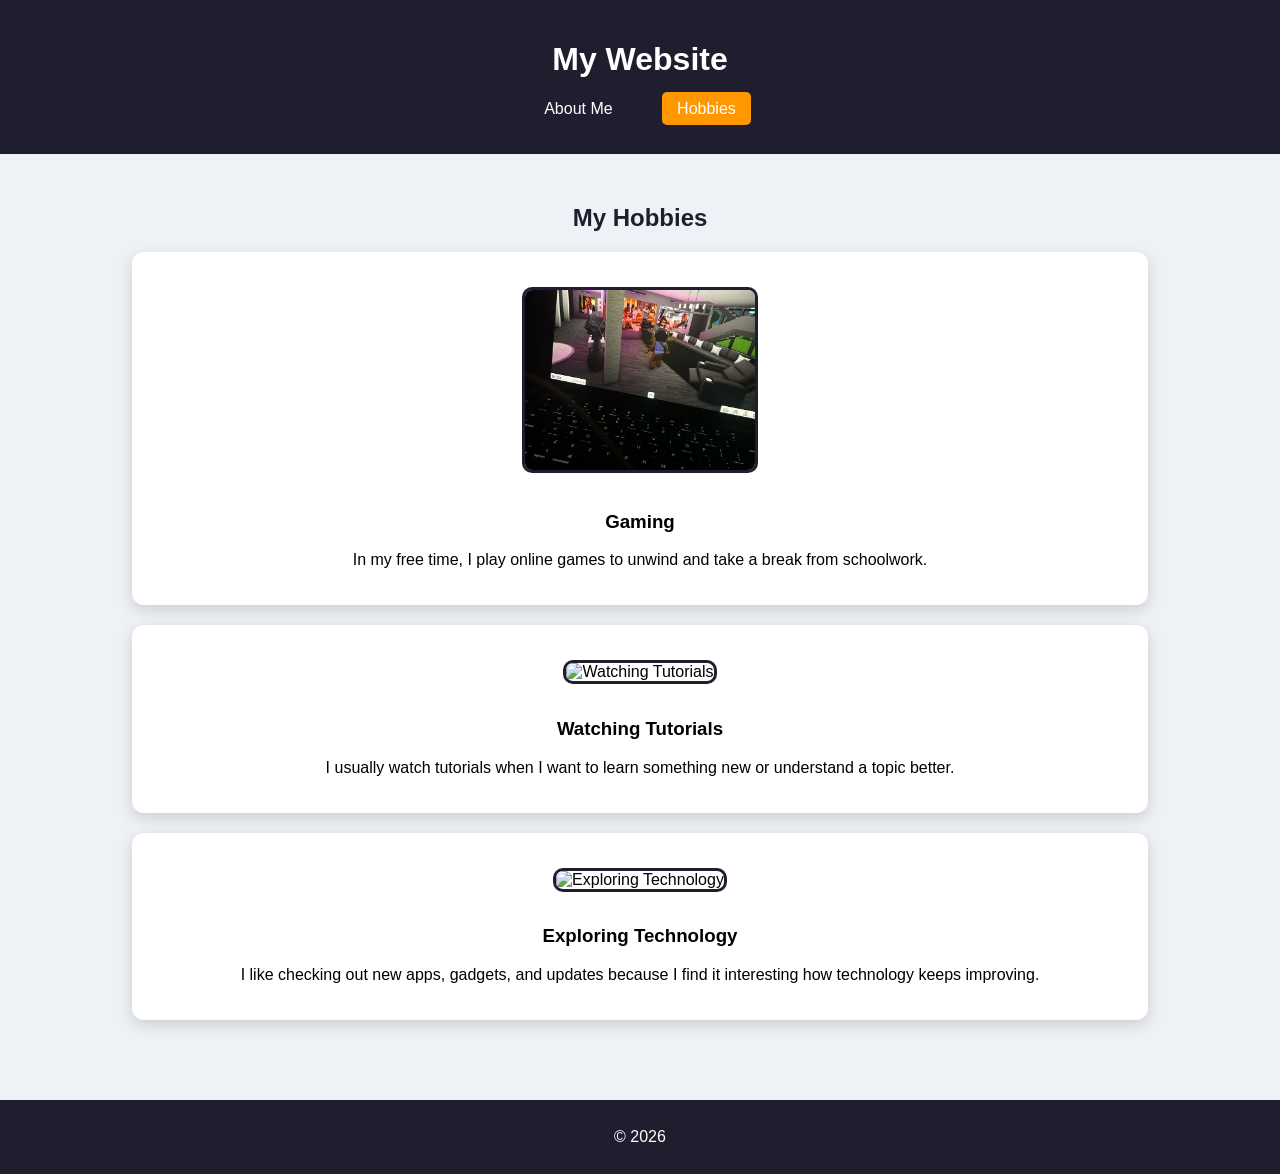
==== hobbies.html @ 6f37ffbd "Update hobbies.html" ====
<!DOCTYPE html>
<html lang="en">
<head>
    <meta charset="UTF-8">
    <meta name="viewport" content="width=device-width, initial-scale=1.0">
    <title>My Hobbies</title>
    <link rel="stylesheet" href="style.css">
</head>
<body>

<header>
    <h1>My Website</h1>
    <nav>
        <ul>
            <li><a href="index.html">About Me</a></li>
            <li><a href="hobbies.html" class="active">Hobbies</a></li>
        </ul>
    </nav>
</header>

<section class="content">
    <h2>My Hobbies</h2>

    <div class="hobby">
        <img src="70922912e00da325e5f7963d2330549b.jpg" alt="Gaming">
        <h3>Gaming</h3>
        <p>In my free time, I play online games to unwind and take a break from schoolwork.</p>
    </div>

    <div class="hobby">
        <img src="images/hobby2.jpg" alt="Watching Tutorials">
        <h3>Watching Tutorials</h3>
        <p>I usually watch tutorials when I want to learn something new or understand a topic better.</p>
    </div>

    <div class="hobby">
        <img src="images/hobby3.jpg" alt="Exploring Technology">
        <h3>Exploring Technology</h3>
        <p>I like checking out new apps, gadgets, and updates because I find it interesting how technology keeps improving.</p>
    </div>

</section>

<footer>
    <p>© 2026</p>
</footer>

</body>
</html>
---- style.css ----
body {
    font-family: Arial, sans-serif;
    margin: 0;
    background: #eef2f7;
}

header {
    background: #1e1e2f;
    color: white;
    text-align: center;
    padding: 20px;
}

nav ul {
    list-style: none;
    padding: 0;
    margin-top: 10px;
}

nav ul li {
    display: inline;
    margin: 0 15px;
}

nav ul li a {
    text-decoration: none;
    color: white;
    padding: 8px 15px;
    border-radius: 5px;
}

nav ul li a.active {
    background-color: #ff9800;
}

nav ul li a:hover {
    background-color: #ff9800;
}

.content {
    padding: 30px;
    text-align: center;
}

img {
    width: 230px;
    height: 180px;
    object-fit: cover;
    border-radius: 10px;
    margin: 15px 0;
    border: 3px solid #1e1e2f;
}

.hobby {
    background: white;
    padding: 20px;
    margin: 20px auto;
    width: 80%;
    border-radius: 12px;
    box-shadow: 0 5px 15px rgba(0,0,0,0.15);
    transition: transform 0.3s;
}

.hobby:hover {
    transform: translateY(-5px);
}

h2 {
    color: #1e1e2f;
}

footer {
    background: #1e1e2f;
    color: white;
    text-align: center;
    padding: 12px;
    margin-top: 30px;
}

#welcomeText {
    margin-top: 10px;
    font-weight: bold;
}
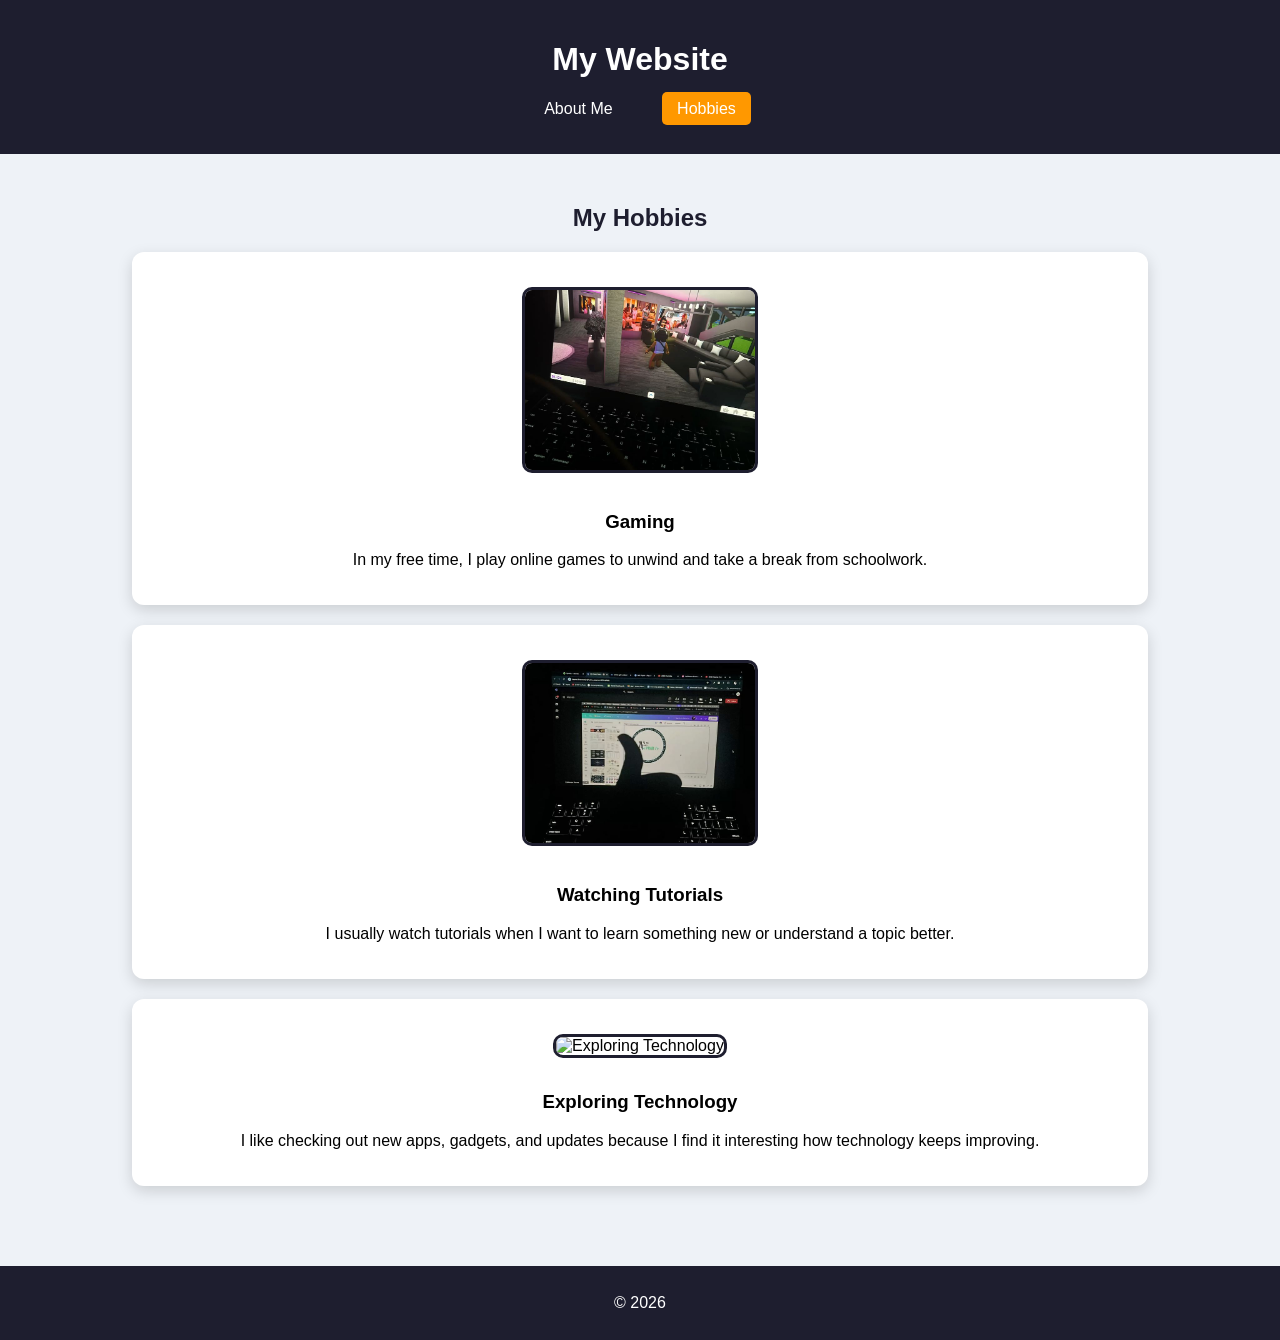
==== commit 819f8dc9: "Update hobbies.html" ====
--- a/hobbies.html
+++ b/hobbies.html
@@ -28,7 +28,7 @@
     </div>
 
     <div class="hobby">
-        <img src="images/hobby2.jpg" alt="Watching Tutorials">
+        <img src="204f9e9e5831ac9d80084f63cbc36fc6.jpg" alt="Watching Tutorials">
         <h3>Watching Tutorials</h3>
         <p>I usually watch tutorials when I want to learn something new or understand a topic better.</p>
     </div>
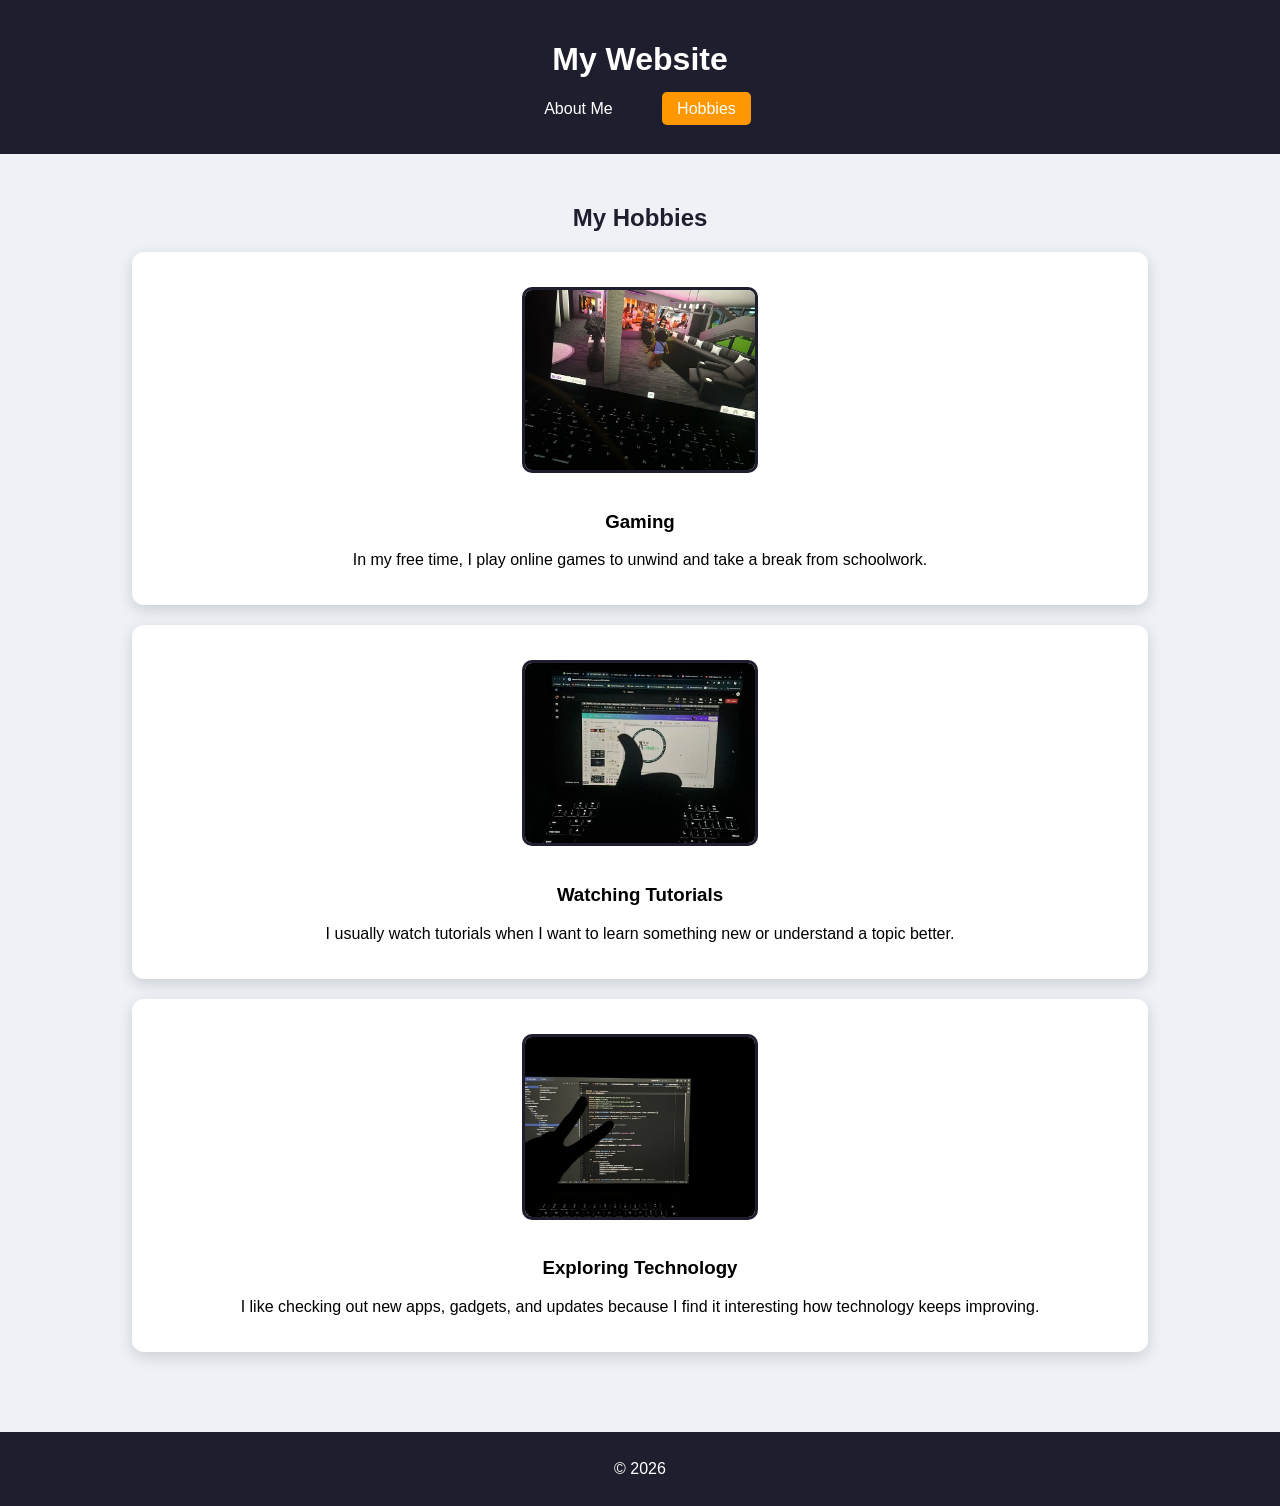
==== commit 4e524e4e: "Update hobbies.html" ====
--- a/hobbies.html
+++ b/hobbies.html
@@ -34,7 +34,7 @@
     </div>
 
     <div class="hobby">
-        <img src="images/hobby3.jpg" alt="Exploring Technology">
+        <img src="IMG_20260325_232608.jpg" alt="Exploring Technology">
         <h3>Exploring Technology</h3>
         <p>I like checking out new apps, gadgets, and updates because I find it interesting how technology keeps improving.</p>
     </div>
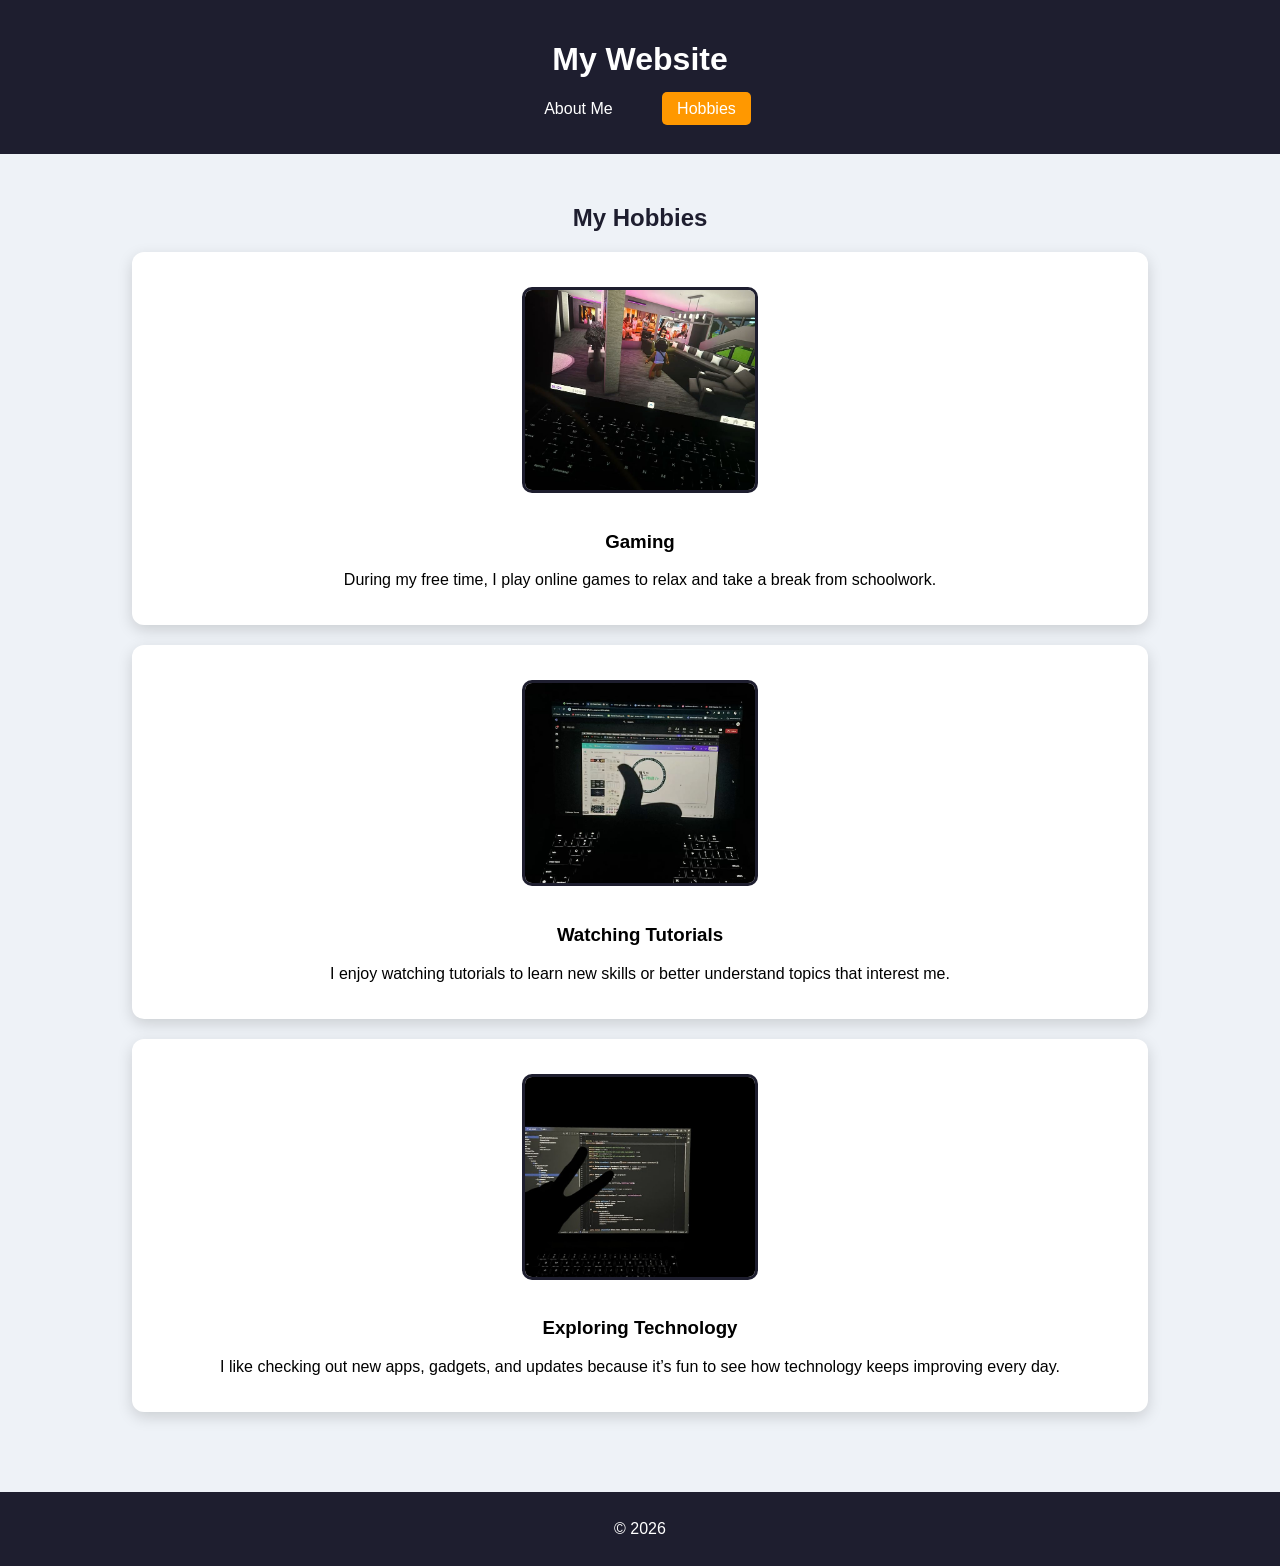
==== commit 61a79461: "Update hobbies.html" ====
--- a/hobbies.html
+++ b/hobbies.html
@@ -24,19 +24,19 @@
     <div class="hobby">
         <img src="70922912e00da325e5f7963d2330549b.jpg" alt="Gaming">
         <h3>Gaming</h3>
-        <p>In my free time, I play online games to unwind and take a break from schoolwork.</p>
+        <p>During my free time, I play online games to relax and take a break from schoolwork.</p>
     </div>
 
     <div class="hobby">
         <img src="204f9e9e5831ac9d80084f63cbc36fc6.jpg" alt="Watching Tutorials">
         <h3>Watching Tutorials</h3>
-        <p>I usually watch tutorials when I want to learn something new or understand a topic better.</p>
+        <p>I enjoy watching tutorials to learn new skills or better understand topics that interest me.</p>
     </div>
 
     <div class="hobby">
         <img src="IMG_20260325_232608.jpg" alt="Exploring Technology">
         <h3>Exploring Technology</h3>
-        <p>I like checking out new apps, gadgets, and updates because I find it interesting how technology keeps improving.</p>
+        <p>I like checking out new apps, gadgets, and updates because it’s fun to see how technology keeps improving every day.</p>
     </div>
 
 </section>
--- a/style.css
+++ b/style.css
@@ -44,11 +44,11 @@
 
 img {
     width: 230px;
-    height: 180px;
+    height: 200px;
     object-fit: cover;
     border-radius: 10px;
     margin: 15px 0;
-    border: 3px solid #1e1e2f;
+    border: 3px solid #1e1e2f;    
 }
 
 .hobby {
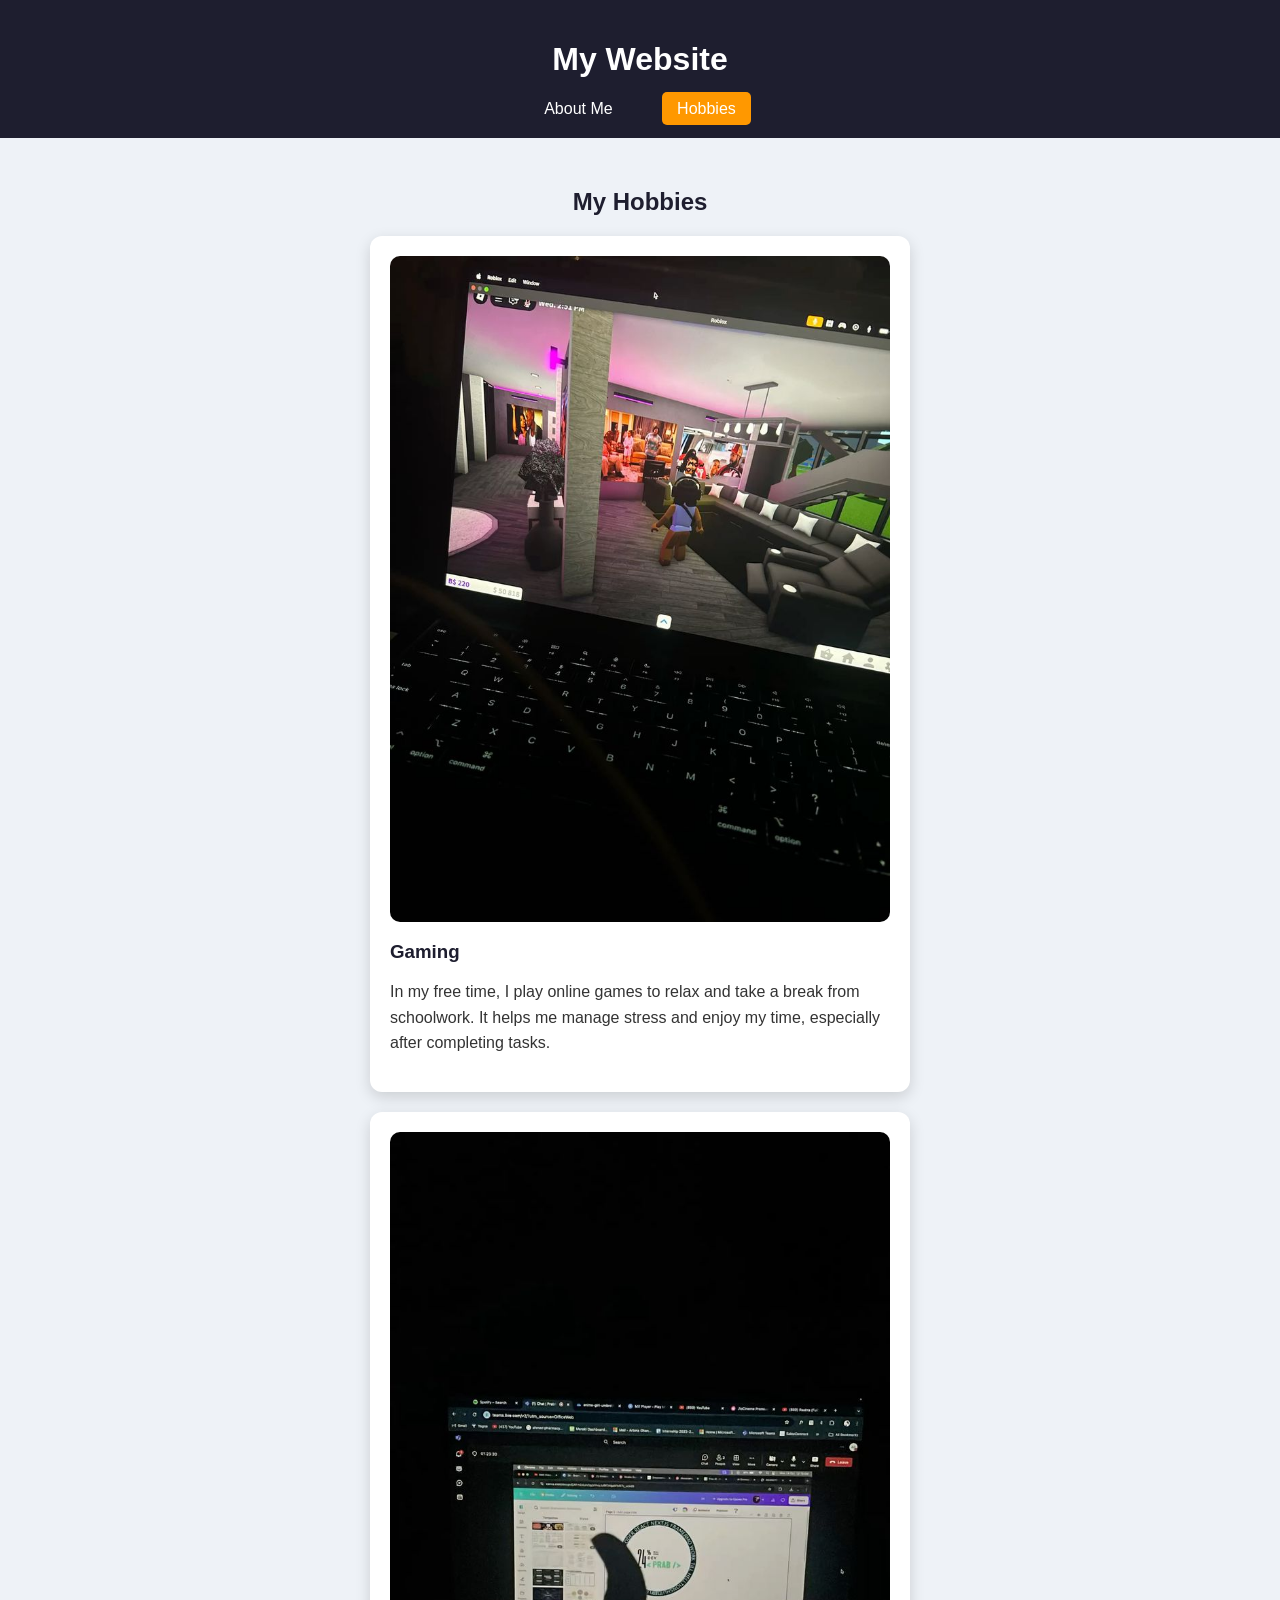
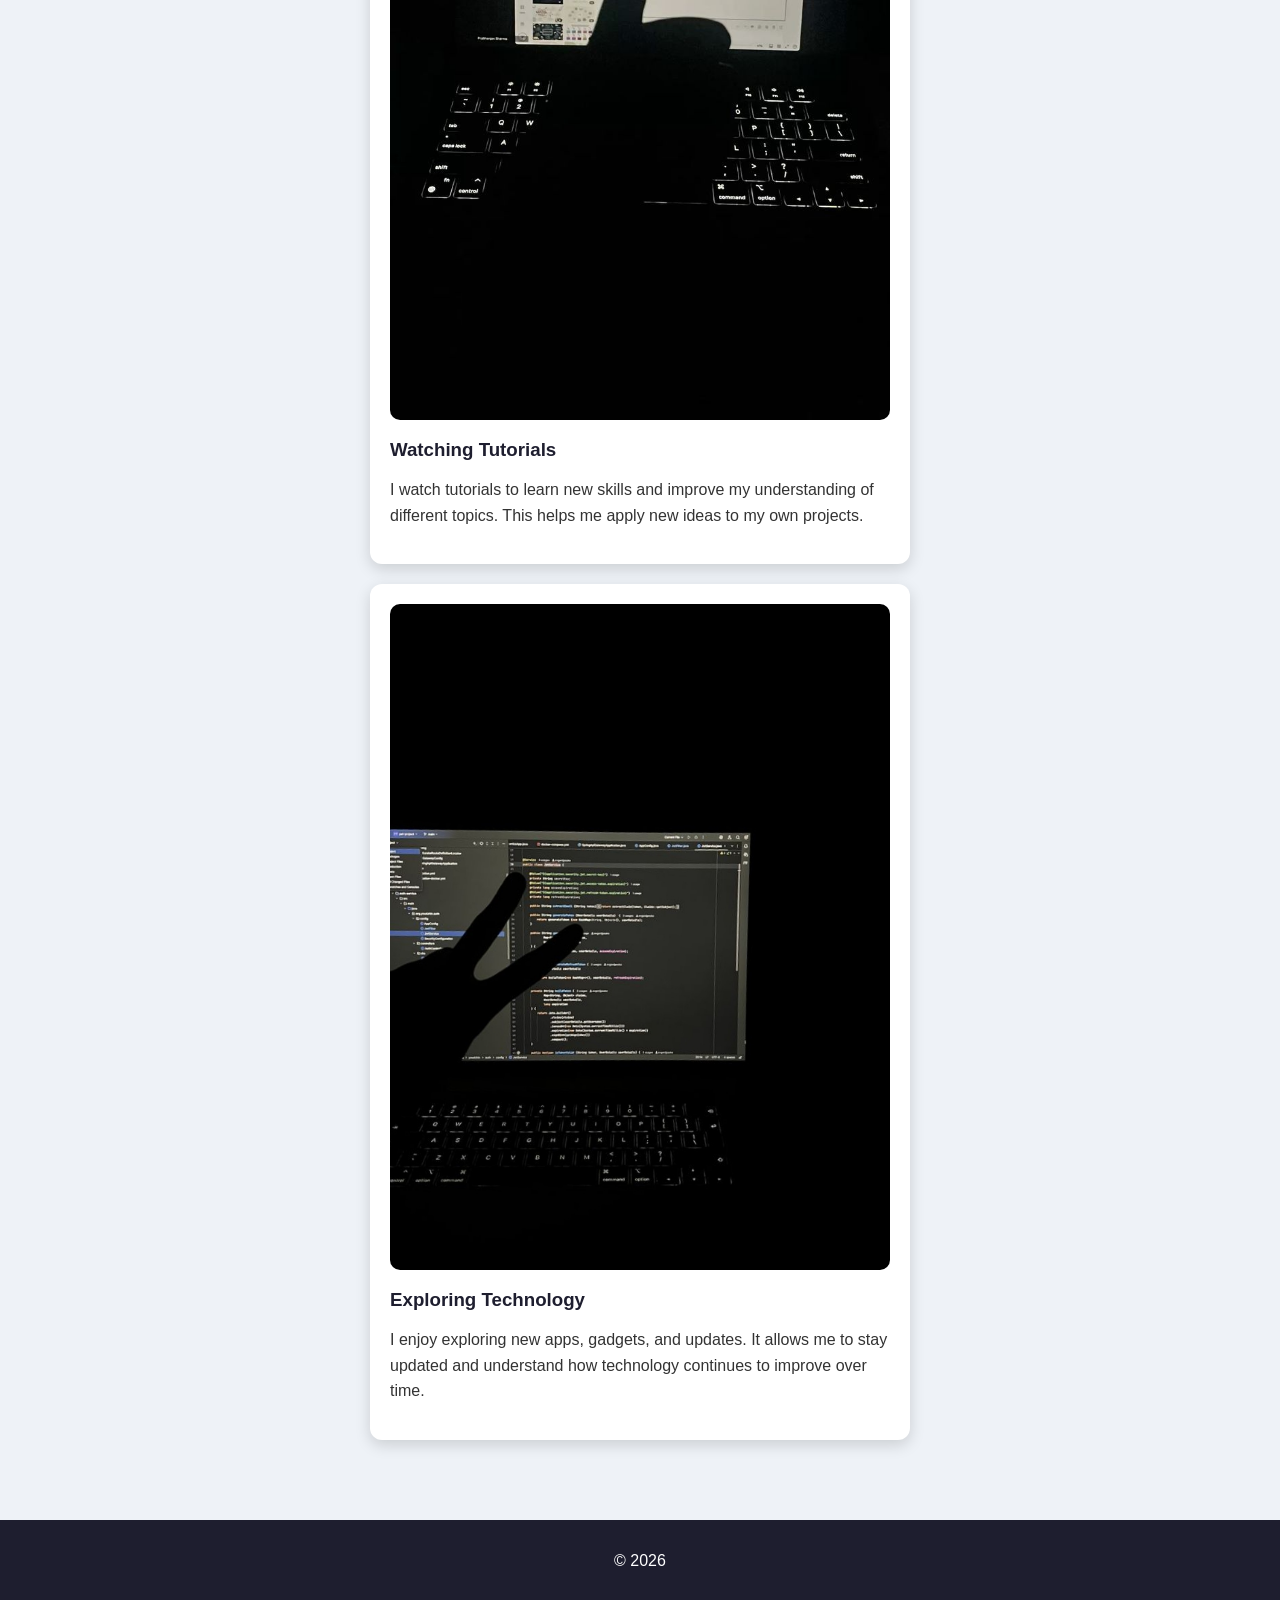
==== commit a1bd14a0: "Update hobbies.html" ====
--- a/hobbies.html
+++ b/hobbies.html
@@ -24,19 +24,25 @@
     <div class="hobby">
         <img src="70922912e00da325e5f7963d2330549b.jpg" alt="Gaming">
         <h3>Gaming</h3>
-        <p>During my free time, I play online games to relax and take a break from schoolwork.</p>
+        <p>
+            In my free time, I play online games to relax and take a break from schoolwork. It helps me manage stress and enjoy my time, especially after completing tasks.
+        </p>
     </div>
 
     <div class="hobby">
         <img src="204f9e9e5831ac9d80084f63cbc36fc6.jpg" alt="Watching Tutorials">
         <h3>Watching Tutorials</h3>
-        <p>I enjoy watching tutorials to learn new skills or better understand topics that interest me.</p>
+        <p>
+            I watch tutorials to learn new skills and improve my understanding of different topics. This helps me apply new ideas to my own projects.
+        </p>
     </div>
 
     <div class="hobby">
         <img src="IMG_20260325_232608.jpg" alt="Exploring Technology">
         <h3>Exploring Technology</h3>
-        <p>I like checking out new apps, gadgets, and updates because it’s fun to see how technology keeps improving every day.</p>
+        <p>
+            I enjoy exploring new apps, gadgets, and updates. It allows me to stay updated and understand how technology continues to improve over time.
+        </p>
     </div>
 
 </section>
--- a/style.css
+++ b/style.css
@@ -2,23 +2,24 @@
     font-family: Arial, sans-serif;
     margin: 0;
     background: #eef2f7;
+    color: #333;
 }
 
 header {
     background: #1e1e2f;
     color: white;
     text-align: center;
-    padding: 20px;
+    padding: 20px 10px;
 }
 
 nav ul {
     list-style: none;
     padding: 0;
-    margin-top: 10px;
+    margin: 10px 0 0 0;
 }
 
 nav ul li {
-    display: inline;
+    display: inline-block;
     margin: 0 15px;
 }
 
@@ -27,46 +28,68 @@
     color: white;
     padding: 8px 15px;
     border-radius: 5px;
+    transition: background 0.3s;
 }
 
-nav ul li a.active {
-    background-color: #ff9800;
-}
-
+nav ul li a.active,
 nav ul li a:hover {
     background-color: #ff9800;
 }
 
 .content {
-    padding: 30px;
+    padding: 30px 20px;
     text-align: center;
+    max-width: 900px;
+    margin: 0 auto;
 }
 
-img {
+img.profile-photo {
     width: 230px;
     height: 200px;
     object-fit: cover;
     border-radius: 10px;
     margin: 15px 0;
-    border: 3px solid #1e1e2f;    
+    border: 3px solid #1e1e2f;
+}
+
+/* ✅ FIXED IMAGE SIZE */
+.hobby img {
+    width: 100%;
+    height: auto;
+    border-radius: 10px;
+    display: block;
+    margin-bottom: 10px;
 }
 
 .hobby {
     background: white;
     padding: 20px;
     margin: 20px auto;
-    width: 80%;
+    width: 90%;
+    max-width: 500px;
     border-radius: 12px;
     box-shadow: 0 5px 15px rgba(0,0,0,0.15);
-    transition: transform 0.3s;
+    transition: transform 0.3s, box-shadow 0.3s;
+    text-align: left;
 }
 
 .hobby:hover {
     transform: translateY(-5px);
+    box-shadow: 0 10px 20px rgba(0,0,0,0.2);
 }
 
 h2 {
     color: #1e1e2f;
+    margin-bottom: 20px;
+}
+
+h3 {
+    color: #1e1e2f;
+    margin-bottom: 8px;
+}
+
+p {
+    line-height: 1.6;
 }
 
 footer {
@@ -78,6 +101,8 @@
 }
 
 #welcomeText {
-    margin-top: 10px;
+    margin-top: 15px;
     font-weight: bold;
+    color: #ff9800;
+    font-size: 18px;
 }
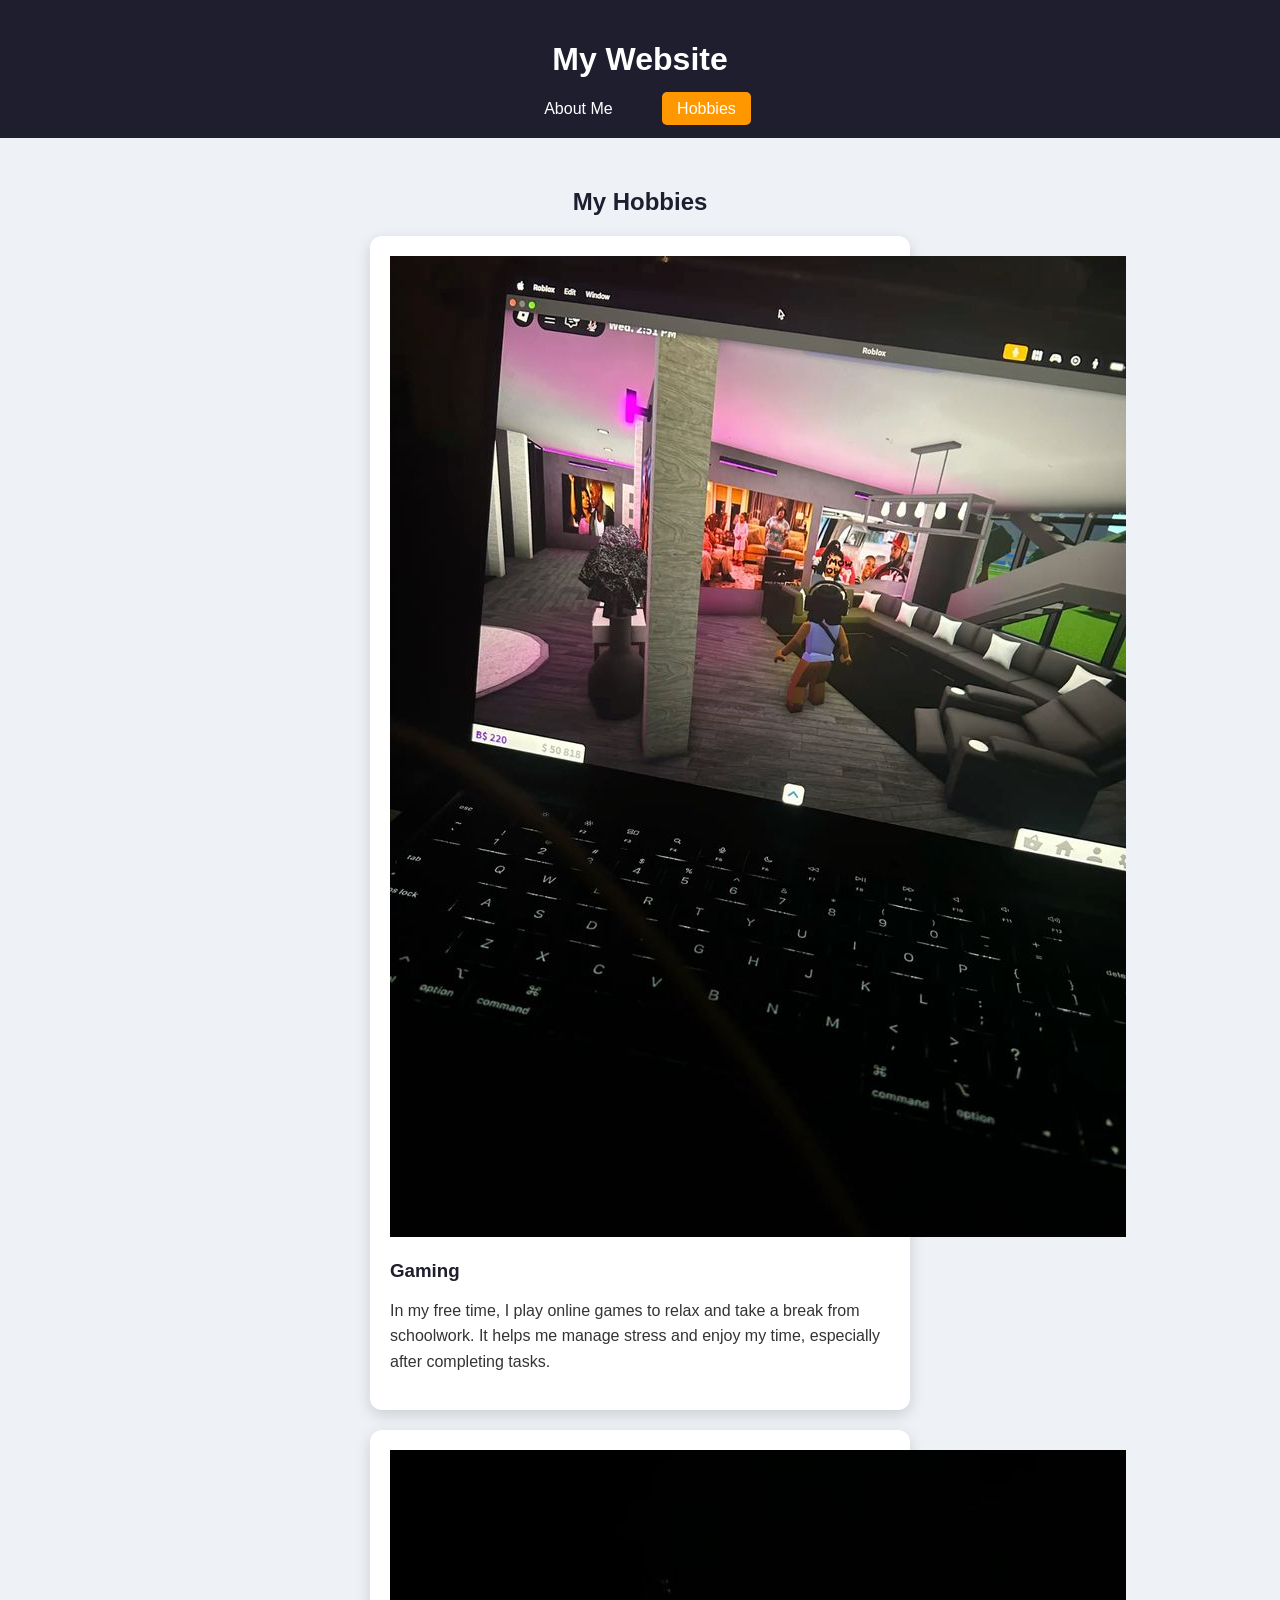
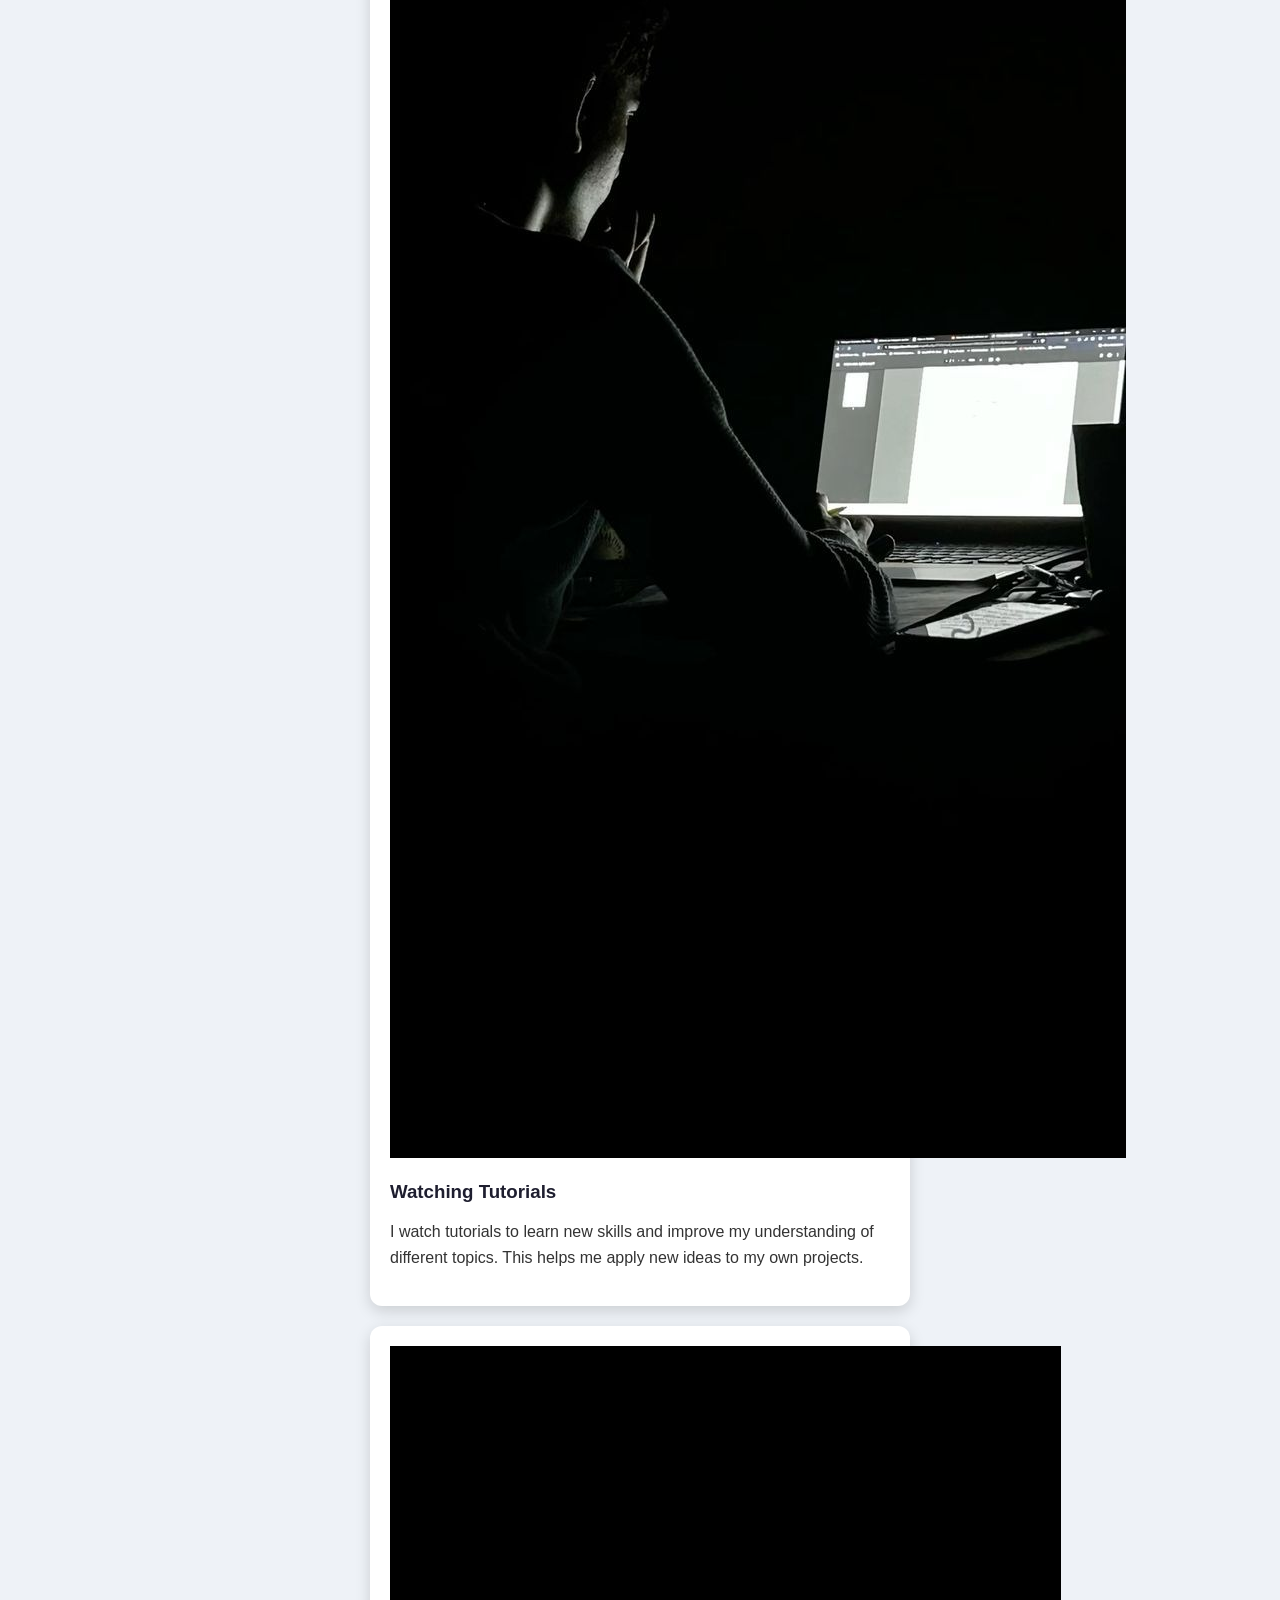
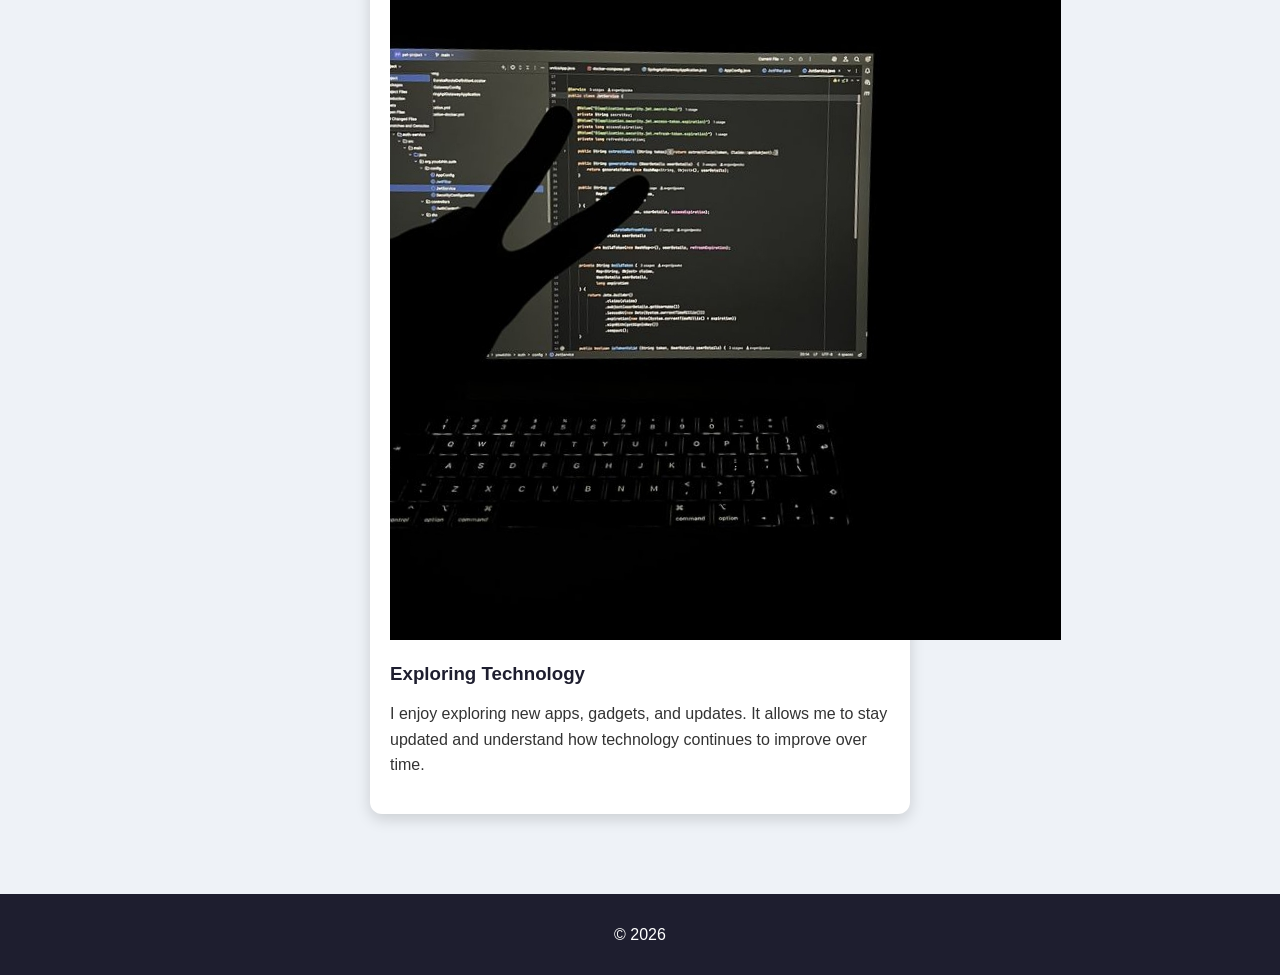
==== commit 93c0e4dd: "Update hobbies.html" ====
--- a/hobbies.html
+++ b/hobbies.html
@@ -30,7 +30,7 @@
     </div>
 
     <div class="hobby">
-        <img src="204f9e9e5831ac9d80084f63cbc36fc6.jpg" alt="Watching Tutorials">
+        <img src="f3ae218174e33de0da3dc6ecaa8f6c48.jpg" alt="Watching Tutorials">
         <h3>Watching Tutorials</h3>
         <p>
             I watch tutorials to learn new skills and improve my understanding of different topics. This helps me apply new ideas to my own projects.
--- a/style.css
+++ b/style.css
@@ -28,7 +28,7 @@
     color: white;
     padding: 8px 15px;
     border-radius: 5px;
-    transition: background 0.3s;
+    transition: 0.3s;
 }
 
 nav ul li a.active,
@@ -38,27 +38,18 @@
 
 .content {
     padding: 30px 20px;
+    max-width: 900px;
+    margin: auto;
     text-align: center;
-    max-width: 900px;
-    margin: 0 auto;
 }
 
-img.profile-photo {
+.profile-photo {
     width: 230px;
     height: 200px;
     object-fit: cover;
     border-radius: 10px;
     margin: 15px 0;
     border: 3px solid #1e1e2f;
-}
-
-/* ✅ FIXED IMAGE SIZE */
-.hobby img {
-    width: 100%;
-    height: auto;
-    border-radius: 10px;
-    display: block;
-    margin-bottom: 10px;
 }
 
 .hobby {
@@ -69,18 +60,16 @@
     max-width: 500px;
     border-radius: 12px;
     box-shadow: 0 5px 15px rgba(0,0,0,0.15);
-    transition: transform 0.3s, box-shadow 0.3s;
+    transition: 0.3s;
     text-align: left;
 }
 
 .hobby:hover {
     transform: translateY(-5px);
-    box-shadow: 0 10px 20px rgba(0,0,0,0.2);
 }
 
 h2 {
     color: #1e1e2f;
-    margin-bottom: 20px;
 }
 
 h3 {
@@ -106,3 +95,19 @@
     color: #ff9800;
     font-size: 18px;
 }
+
+/* Button */
+button {
+    padding: 10px 20px;
+    margin-top: 10px;
+    border: none;
+    background-color: #1e1e2f;
+    color: white;
+    border-radius: 5px;
+    cursor: pointer;
+    transition: 0.3s;
+}
+
+button:hover {
+    background-color: #ff9800;
+}
